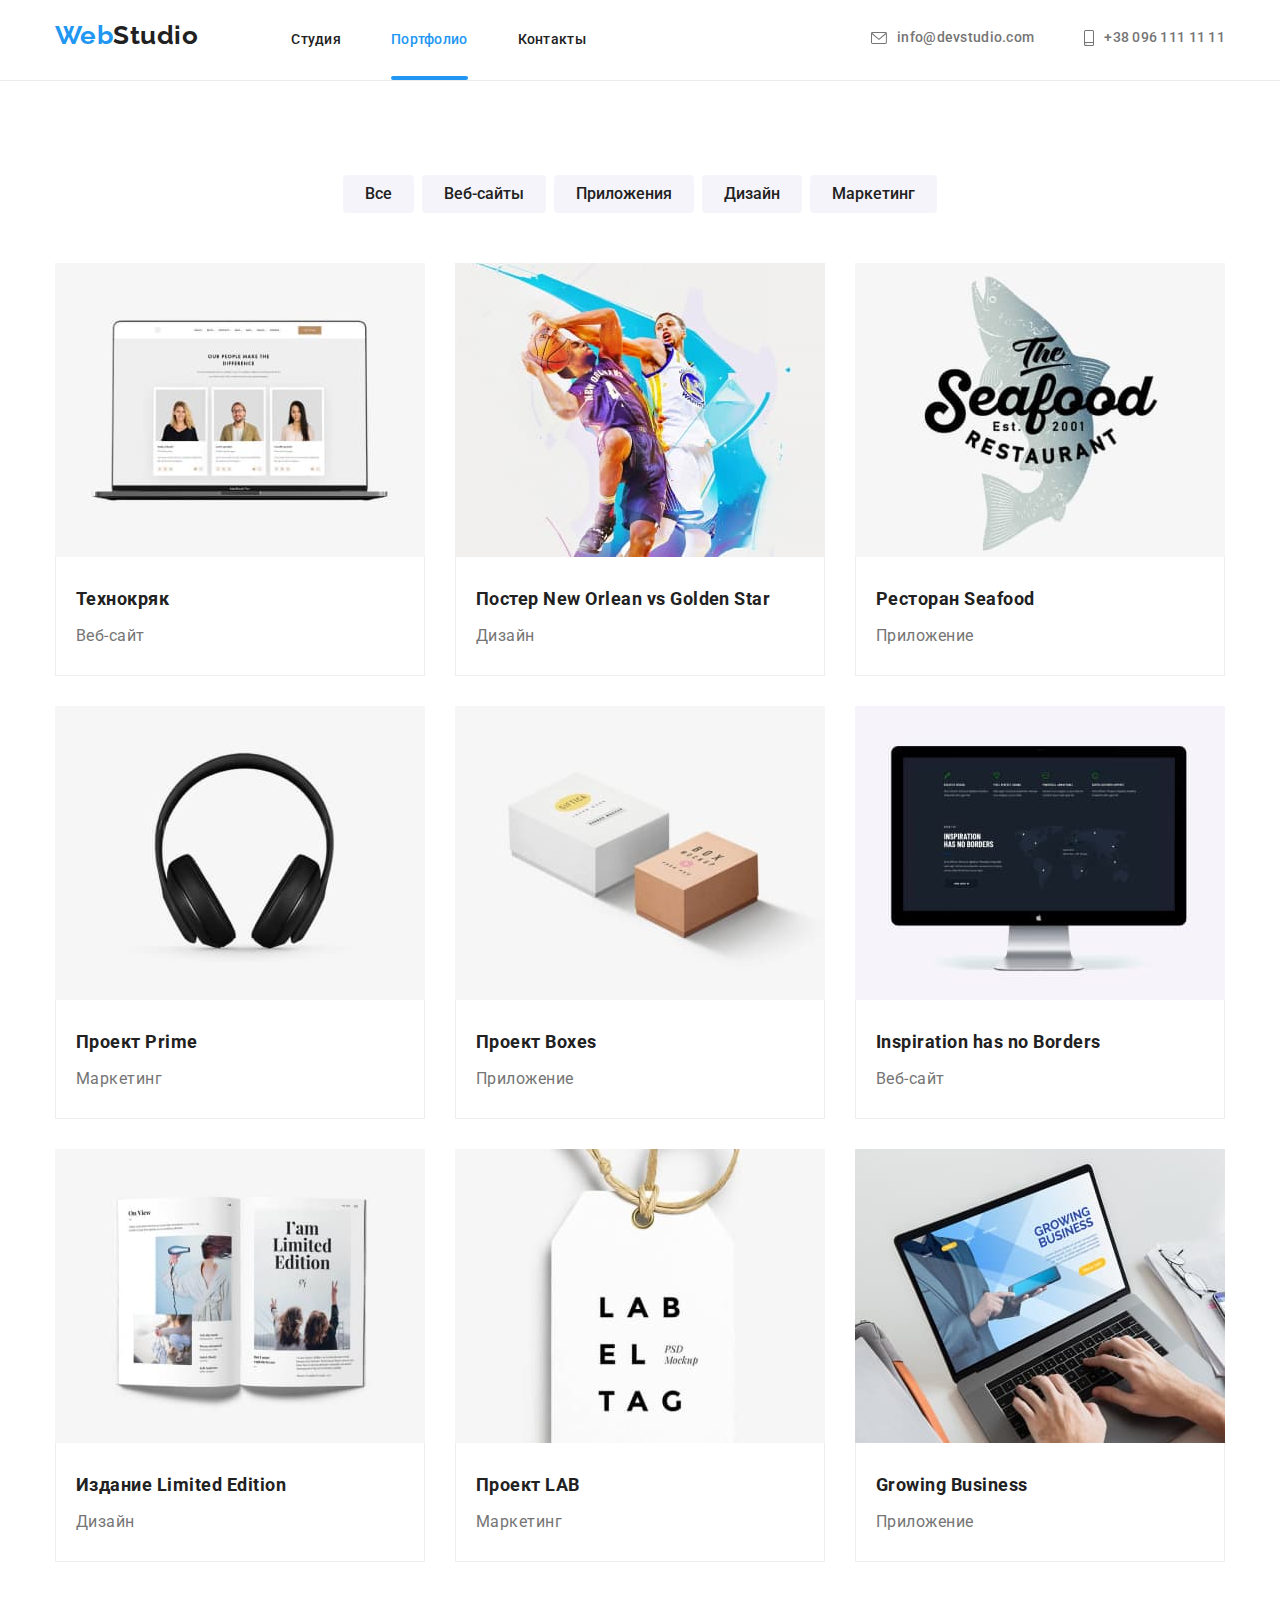
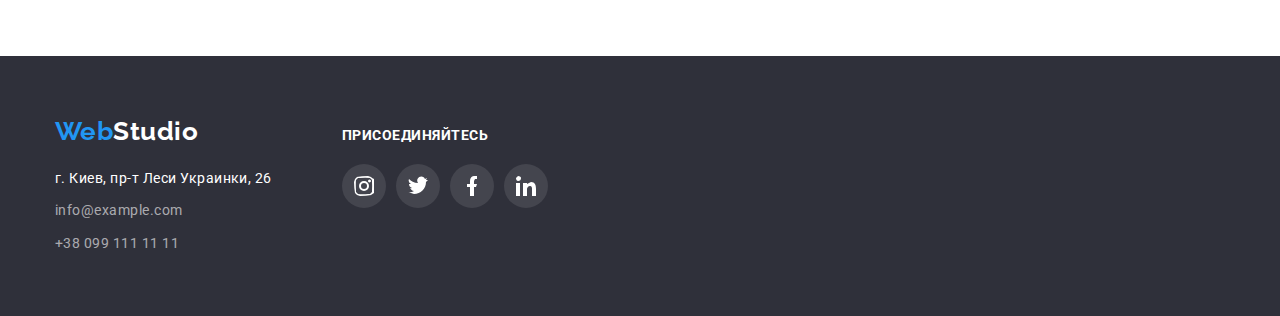
==== portfolio.html @ a10d7347 "start" ====
<!DOCTYPE html>
<html lang="ru">
  <head>
    <meta charset="UTF-8" />
    <meta http-equiv="X-UA-Compatible" content="IE=edge" />
    <meta name="viewport" content="width=device-width, initial-scale=1.0" />
    <title>Document</title>
    <link
      href="https://fonts.googleapis.com/css2?family=Raleway:wght@700&family=Roboto:wght@400;500;700;900&display=swap"
      rel="stylesheet"
    />
    <link
      rel="stylesheet"
      href="https://cdnjs.cloudflare.com/ajax/libs/modern-normalize/1.1.0/modern-normalize.min.css"
    />
    <link rel="stylesheet" href="./css/styles.css" />
  </head>
  <body class="page-body">
    <header class="page-header">
      <div class="container box">
        <nav class="box">
          <a class="header-logo" href=""><span class="logo-blue">Web</span>Studio</a>
          <ul class="header-nav-list box">
            <li class="header-nav-list-item">
              <a href="./index.html" class="nav-link">Студия</a>
            </li>
            <li class="header-nav-list-item">
              <a href="./portfolio.html" class="nav-link-current">Портфолио</a>
            </li>
            <li class="header-nav-list-item"><a href="" class="nav-link">Контакты</a></li>
          </ul>
        </nav>
        <ul class="header-list">
          <li class="header-list-item">
            <a class="header-contact" href="mailto:info@devstudio.com">
              <svg class="header-contact-envelope">
                <use class="" href="./images/symbol-defs.svg#icon-envelope"></use></svg
              >info@devstudio.com</a
            >
          </li>
          <li class="header-list-item">
            <a class="header-contact" href="tel:+380961111111">
              <svg class="header-contact-smartphone">
                <use class="" href="./images/symbol-defs.svg#icon-smartphone"></use></svg
              >+38 096 111 11 11</a
            >
          </li>
        </ul>
      </div>
    </header>
    <main>
      <section class="section">
        <div class="container">
          <ul class="portfolio-buttons-list">
            <li class="portfolio-buttons-item">
              <button type="button" class="button-portfolio">Все</button>
            </li>
            <li class="portfolio-buttons-item">
              <button type="button" class="button-portfolio">Веб-сайты</button>
            </li>
            <li class="portfolio-buttons-item">
              <button type="button" class="button-portfolio">Приложения</button>
            </li>
            <li class="portfolio-buttons-item">
              <button type="button" class="button-portfolio">Дизайн</button>
            </li>
            <li class="portfolio-buttons-item">
              <button type="button" class="button-portfolio">Маркетинг</button>
            </li>
          </ul>
          <ul class="portfolio-list">
            <li class="portfolio-list-item">
              <a class="portfolio-link" href="">
                <div class="portfolio-link-img">
                  <p class="portfolio-link-overlay">
                    Ресурс предлагает комплексные предложения с разным уровнем функционала и
                    сервисов. Все это позволит посетителю получить исчерпывающие сведения о компании
                    или частном лице.
                  </p>
                  <img src="./images/projects/techcrack.jpg" alt="project1" />
                </div>
                <div class="portfolio-list-border-box">
                  <h3 class="portfolio-title">Технокряк</h3>
                  <p class="portfolio-text">Веб-сайт</p>
                </div>
              </a>
            </li>
            <li class="portfolio-list-item">
              <a class="portfolio-link" href="">
                <div class="portfolio-link-img">
                  <p class="portfolio-link-overlay">
                    Ресурс предлагает комплексные предложения с разным уровнем функционала и
                    сервисов. Все это позволит посетителю получить исчерпывающие сведения о компании
                    или частном лице.
                  </p>
                  <img
                    src="./images/projects/new-orlean-vs-golden-star.jpg"
                    alt="project2"
                    width="370"
                  />
                </div>
                <div class="portfolio-list-border-box">
                  <h3 class="portfolio-title">Постер New Orlean vs Golden Star</h3>
                  <p class="portfolio-text">Дизайн</p>
                </div>
              </a>
            </li>
            <li class="portfolio-list-item">
              <a class="portfolio-link" href="">
                <div class="portfolio-link-img">
                  <p class="portfolio-link-overlay">
                    Ресурс предлагает комплексные предложения с разным уровнем функционала и
                    сервисов. Все это позволит посетителю получить исчерпывающие сведения о компании
                    или частном лице.
                  </p>
                  <img src="./images/projects/seafood.jpg" alt="project3" width="370" />
                </div>
                <div class="portfolio-list-border-box">
                  <h3 class="portfolio-title">Ресторан Seafood</h3>
                  <p class="portfolio-text">Приложение</p>
                </div>
              </a>
            </li>
            <li class="portfolio-list-item">
              <a class="portfolio-link" href="">
                <div class="portfolio-link-img">
                  <p class="portfolio-link-overlay">
                    Ресурс предлагает комплексные предложения с разным уровнем функционала и
                    сервисов. Все это позволит посетителю получить исчерпывающие сведения о компании
                    или частном лице.
                  </p>
                  <img src="./images/projects/prime.jpg" alt="project4" width="370" />
                </div>
                <div class="portfolio-list-border-box">
                  <h3 class="portfolio-title">Проект Prime</h3>
                  <p class="portfolio-text">Маркетинг</p>
                </div>
              </a>
            </li>
            <li class="portfolio-list-item">
              <a class="portfolio-link" href="">
                <div class="portfolio-link-img">
                  <p class="portfolio-link-overlay">
                    Ресурс предлагает комплексные предложения с разным уровнем функционала и
                    сервисов. Все это позволит посетителю получить исчерпывающие сведения о компании
                    или частном лице.
                  </p>
                  <img src="./images/projects/boxes.jpg" alt="project5" width="370" />
                </div>
                <div class="portfolio-list-border-box">
                  <h3 class="portfolio-title">Проект Boxes</h3>
                  <p class="portfolio-text">Приложение</p>
                </div>
              </a>
            </li>
            <li class="portfolio-list-item">
              <a class="portfolio-link" href="">
                <div class="portfolio-link-img">
                  <p class="portfolio-link-overlay">
                    Ресурс предлагает комплексные предложения с разным уровнем функционала и
                    сервисов. Все это позволит посетителю получить исчерпывающие сведения о компании
                    или частном лице.
                  </p>
                  <img
                    src="./images/projects/inspiration-has-no-borders.jpg"
                    alt="project6"
                    width="370"
                  />
                </div>
                <div class="portfolio-list-border-box">
                  <h3 class="portfolio-title">Inspiration has no Borders</h3>
                  <p class="portfolio-text">Веб-сайт</p>
                </div>
              </a>
            </li>
            <li class="portfolio-list-item">
              <a class="portfolio-link" href="">
                <div class="portfolio-link-img">
                  <p class="portfolio-link-overlay">
                    Ресурс предлагает комплексные предложения с разным уровнем функционала и
                    сервисов. Все это позволит посетителю получить исчерпывающие сведения о компании
                    или частном лице.
                  </p>
                  <img src="./images/projects/limited-edition.jpg" alt="project7" width="370" />
                </div>
                <div class="portfolio-list-border-box">
                  <h3 class="portfolio-title">Издание Limited Edition</h3>
                  <p class="portfolio-text">Дизайн</p>
                </div>
              </a>
            </li>
            <li class="portfolio-list-item">
              <a class="portfolio-link" href="">
                <div class="portfolio-link-img">
                  <p class="portfolio-link-overlay">
                    Ресурс предлагает комплексные предложения с разным уровнем функционала и
                    сервисов. Все это позволит посетителю получить исчерпывающие сведения о компании
                    или частном лице.
                  </p>
                  <img src="./images/projects/lab.jpg" alt="project8" width="370" />
                </div>
                <div class="portfolio-list-border-box">
                  <h3 class="portfolio-title">Проект LAB</h3>
                  <p class="portfolio-text">Маркетинг</p>
                </div>
              </a>
            </li>
            <li class="portfolio-list-item">
              <a class="portfolio-link" href="">
                <div class="portfolio-link-img">
                  <p class="portfolio-link-overlay">
                    Ресурс предлагает комплексные предложения с разным уровнем функционала и
                    сервисов. Все это позволит посетителю получить исчерпывающие сведения о компании
                    или частном лице.
                  </p>
                  <img src="./images/projects/growing-busines.jpg" alt="project9" width="370" />
                </div>
                <div class="portfolio-list-border-box">
                  <h3 class="portfolio-title">Growing Business</h3>
                  <p class="portfolio-text">Приложение</p>
                </div>
              </a>
            </li>
          </ul>
        </div>
      </section>
    </main>
    <footer class="footer">
      <div class="container box">
        <div>
          <a class="footer-logo" href=""><span class="logo-blue">Web</span>Studio</a>
          <address class="footer-adress">
            <p>г. Киев, пр-т Леси Украинки, 26</p>
            <ul class="footer-list">
              <li class="footer-list-item">
                <a href="mailto:info@example.com" class="footer-adress-contact">info@example.com</a>
              </li>
              <li class="footer-list-item">
                <a href="tel:+380991111111" class="footer-adress-contact">+38 099 111 11 11</a>
              </li>
            </ul>
          </address>
        </div>
        <div class="footer-join-box">
          <p class="footer-join-text">Присоединяйтесь</p>
          <ul class="join-list">
            <li class="join-list-item">
              <a class="join-link" href="">
                <svg width="20" heigth="20">
                  <use class="" href="./images/symbol-defs.svg#icon-instagram"></use>
                </svg>
              </a>
            </li>
            <li class="join-list-item">
              <a class="join-link" href="">
                <svg width="20" heigth="20">
                  <use class="" href="./images/symbol-defs.svg#icon-twitter"></use>
                </svg>
              </a>
            </li>
            <li class="join-list-item">
              <a class="join-link" href="">
                <svg width="20" heigth="20">
                  <use class="" href="./images/symbol-defs.svg#icon-facebook"></use>
                </svg>
              </a>
            </li>
            <li class="join-list-item">
              <a class="join-link" href="">
                <svg width="20" heigth="20">
                  <use class="" href="./images/symbol-defs.svg#icon-linkedin"></use>
                </svg>
              </a>
            </li>
          </ul>
        </div>
      </div>
    </footer>
  </body>
</html>
---- css/styles.css ----
:root{
    --primary-text-color: #212121;
    --secondary-text-color: #757575;
    --accent-color: #2196F3;
    --negative-color: #fff;
    --dark-background: #2F303A;
    --footer-opacity: rgba(255, 255, 255, 0.6);
    --light-background: #f5f4fa;
    --svg-icon: #AFB1B8;
}

/* global */

h1,
h2,
h3,
p{
    margin: 0;
}

ul,
li {
    margin: 0;
    padding: 0;
    list-style: none;
}

button {
    cursor: pointer;
}

img{
    display: block;
    max-width: 100%;
    height: auto;
}

body {
    font-family: Roboto, sans-serif;
    letter-spacing: 0.03em;
      
    background-color: var(--negative-color);
    color: var(--primary-text-color);
}

.container{
    margin: 0 auto;
    width: 1200px;
    padding: 0 15px;
}

.box{
    display: flex;
    align-items: baseline;
}

.section{
    padding-top: 94px;
    padding-bottom: 94px;
}

/* header */

.page-header{
    border-bottom: 1px solid #ececec;
}

.header-list {
    display: flex;
}

.header-logo{
    display: flex;
    align-items: center;
}

.header-logo,
.footer-logo {
    font-family: 'Raleway';
    font-weight: 700;
    font-size: 26px;
    line-height: 1.19;
    color: var(--primary-text-color);
    text-decoration: none;    
}

.logo-blue {
    color: var(--accent-color);
}

.header-nav-list {
    margin-left: 93px;
}

.nav-link,
.nav-link-current {
    display: block;
    padding-top: 32px;
    padding-bottom: 32px;

    font-weight: 500;
    font-size: 14px;
    line-height: 1.14;
    letter-spacing: 0.02em;
    color: var(--primary-text-color);
    text-decoration: none;

    transition-property: color;
    transition-duration: 250ms;
    transition-timing-function: cubic-bezier(0.4, 0, 0.2, 1);
}

.nav-link-current{
    position: relative;
    
}

.nav-link-current::after{
    position: absolute;
    bottom: 0;
    left: 0;
    content: "";
    width: 100%;
    background-color: currentColor;
    border: 2px solid currentColor;
    border-radius: 4px;
}

.header-list{   
    margin-left: auto;
}

.header-list-item{
    display: flex;
}

.header-list-item:not(:first-child),
.header-nav-list-item:not(:first-child){
    margin-left: 50px;
}

.header-contact {
    display: flex;
    align-items: center;

    font-weight: 500;
    font-size: 14px;
    line-height: 1.14;
    letter-spacing: 0.02em;
    color: var(--secondary-text-color);
    text-decoration: none;
    transition-property: color;
    transition-duration: 250ms;
    transition-timing-function: cubic-bezier(0.4, 0, 0.2, 1);
}

.header-contact-envelope{
    margin-right: 10px;
    fill: currentColor;
    width: 16px;
    height: 12px;
}

.header-contact-smartphone{
    margin-right: 10px;
    fill: currentColor;
    width: 10px;
    height: 16px;
}

.nav-link:hover, 
.nav-link:focus,
.header-contact:hover,
.header-contact:focus,
.header-list-item:hover,
.nav-link-current{
    color: var(--accent-color);
}

/*hero*/

.hero{
    max-width: 1600px;
    height: 600px;
    margin-left: auto;
    margin-right: auto;
    background-image: linear-gradient(to right, rgba(47, 48, 58, 0.4),
                                                rgba(47, 48, 58, 0.4)),
                                url(../images/hero/background-hero.jpg);
    background-size: cover;
    background-position: center;
    padding-top: 200px;
    padding-bottom: 200px;
    text-align: center;

    background-color: var(--dark-background);
}

.hero-title{
    margin: auto;
    max-width: 696px;

    font-weight: 900;
    font-size: 44px;
    line-height: 1.36;
    letter-spacing: 0.06em;
    text-transform: uppercase;
    color: var(--negative-color)
}

.button-studio{
    padding: 10px 32px;
    margin-top: 30px;
    border-radius: 4px;
    border-color: var(--accent-color);

    font-weight: 700;
    font-size: 16px;
    line-height: 1.87;
    letter-spacing: 0.06em;
    color: var(--negative-color);
    background-color: var(--accent-color);
    transition-property: background-color, border-color;
    transition-duration: 250ms;
    transition-timing-function: cubic-bezier(0.4, 0, 0.2, 1);
}

.button-studio:hover,
.button-studio:focus{
    background-color: #188CE8;
    border-color: #188CE8;
}

/* section лозунги */

.features-section{
    padding-bottom: 0;
}

.features-list{
    display: flex;
}

.features-list-item{
    max-width: 270px;
}

.features-svg-item {
    display: flex;
    align-items: center;
    justify-content: center;
    width: 270px;
    height: 120px;

    background-color: var(--light-background);
}

.features-svg-icon {
    width: 70px;
    height: 70px;
}

.features-title{
    margin-top: 30px;
}

.features-list-item:not(:first-child),
.features-svg-item:not(:first-child){
    margin-left: 30px;
}

.features-title{
    font-weight: 700;
    font-size: 14px;
    line-height: 1.2;
    text-transform: uppercase;
}

.features-text{
    margin-top: 10px;
    
    font-size: 14px;
    line-height: 1.71;
    color: var(--secondary-text-color);
}

/* section зайняття */

.work-list{
    display: flex;
}

.work-list,
.team-list{
    margin-top: 50px;
}

.work-title,
.team-title,
.clients-title{
    text-align: center;

    font-weight: 700;
    font-size: 36px;
    line-height: 1.16;
}

.work-list-item:not(:first-child){
    margin-left: 30px;
}

.work-list-img{
    position: relative;
    display: flex;
}

.work-list-text{
    display: flex;
    justify-content: center;
    align-items: center;
    
    /* padding-top: 27px; */
    /* text-align: center; */
    position: absolute;
    left: 0;
    bottom: 0;
    width: 100%;
    height: 70px;


    font-weight: 700;
    font-size: 14px;
    line-height: 1.14;
    color: var(--negative-color);
    text-transform: uppercase;

    background-color: rgba(47, 48, 58, 0.8);;
}


/* section команда */

.team-section{
    background-color: var(--light-background) ;
}


.team-list{
    display: flex;
}

.team-member{
    width: 270px;
    margin-left: 30px;

    box-shadow: 0px 1px 3px rgba(0, 0, 0, 0.12),
                0px 1px 1px rgba(0, 0, 0, 0.14),
                0px 2px 1px rgba(0, 0, 0, 0.2);
    border-radius: 0px 0px 4px 4px;
    background-color: var(--negative-color);
}

.team-member:nth-child(4n+1){
    margin-left: 0px;
}

.team-member-box{
    text-align: center;
    padding-top: 30px;
    padding-bottom: 30px;
}

.team-member-name{
    font-weight: 500;
    font-size: 16px;
    line-height: 1.18;
}

.team-position{
    margin-top: 10px;

    font-size: 16px;
    line-height: 1.18;
    color: var(--secondary-text-color);
}

.team-contact-list{
    display: flex;
    justify-content: center;
    margin-top: 16px;
}

.contact-list-item:not(:first-child){
    margin-left: 10px;
}

.contact-link {
    display: flex;
    justify-content: center;
    align-items: center;
    width: 44px;
    height: 44px;
    border-radius: 50%;
    fill: var(--svg-icon);
    transition-property: background, fill;
    transition-duration: 250ms;
    transition-timing-function: cubic-bezier(0.4, 0, 0.2, 1);
}


.contact-link svg{
    color: currentColor;
}

.contact-link:hover,
.contact-link:focus{
    fill: var(--negative-color);
    background: var(--accent-color);
}

/* clients */

.client-list{
    display: flex;
    margin-top: 50px;
}

.client-list-item{
    width: 170px;
    height: 92px;
}

.client-list-item:not(:first-child){
    margin-left: 30px;
}

.client-link{
    display: flex;
    justify-content: center;
    align-items: center;
    width: 170px;
    height: 92px;
    
    border: 1px solid var(--svg-icon);
    border-radius: 4px;

    color: var(--svg-icon);

    transition-property: border-color, color;
    transition-duration: 250ms;
    transition-timing-function: cubic-bezier(0.4, 0, 0.2, 1);
}

.client-link svg {
    fill: currentColor;
}

.client-link:hover,
.client-link:focus{
    border-color: var(--accent-color);
    color: var(--accent-color);
}

/* portfolio */

.portfolio-buttons-list{
    display: flex;
    justify-content: center;
}

.button-portfolio {
    padding: 6px 22px;
    border: transparent;
    border-radius: 4px;
    
    font-weight: 500;
    font-size: 16px;
    line-height: 1.62;
    color: var(--primary-text-color);
    background-color: var(--light-background);

    transition-property: box-shadow, color, background-color;
    transition-duration: 250ms;
    transition-timing-function: cubic-bezier(0.4, 0, 0.2, 1);
}

.button-portfolio:hover,
.button-portfolio:focus {
    box-shadow: 0px 3px 1px rgba(0, 0, 0, 0.1),
                0px 1px 2px rgba(0, 0, 0, 0.08),
                0px 2px 2px rgba(0, 0, 0, 0.12);
    color: var(--negative-color);
    background-color: var(--accent-color);
}

.portfolio-buttons-item:not(:first-child){
    margin-left: 8px;
}

.portfolio-list{
    display: flex;
    flex-wrap: wrap;
    margin-top: 50px;
}

.portfolio-list-item{
    max-width: 370px;
    margin-left: 30px;
    margin-top: 30px;
}

.portfolio-list-item:nth-child(3n+1){
    margin-left: 0px;
}

.portfolio-list-item:nth-child(-n + 3){
    margin-top: 0px;
}
.portfolio-list-border-box{
    padding: 24px 20px;
    border: 1px solid #EEEEEE;
    border-top: transparent;
}

.portfolio-link {
    display: block;
    text-decoration-line: none;

    transition-property: box-shadow;
    transition-duration: 250ms;
}

.portfolio-link-img {
    position: relative;
    overflow: hidden;
}

.portfolio-link-overlay{
    position: absolute;
    width: 100%;
    height: 101%;
    padding: 63px 24px;

    font-size: 18px;
    line-height: 1.55;
    color: var(--negative-color);
    background-color: rgba(33, 150, 243, 0.9);

    transform: translateY(100%);
    transition-property: transform;
    transition-duration: 250ms;
    transition-timing-function: cubic-bezier(0.4, 0, 0.2, 1);
}

.portfolio-link:hover .portfolio-link-overlay,
.portfolio-link:focus .portfolio-link-overlay{
    transform: translateY(0%);
}

.portfolio-link:hover,
.portfolio-link:focus {
    box-shadow: 0px 1px 1px rgba(0, 0, 0, 0.12),
                0px 4px 4px rgba(0, 0, 0, 0.06),
                1px 4px 6px rgba(0, 0, 0, 0.16);
}

.portfolio-title{
    font-weight: 700;
    font-size: 18px;
    line-height: 2;
    color: var(--primary-text-color);
}

.portfolio-text{
    margin-top: 4px;

    font-size: 16px;
    line-height: 1.87;
    color: var(--secondary-text-color);
}

/* footer */

.footer{
    padding: 60px 0;
    background-color: var(--dark-background);
}

.footer-box{
    align-items: baseline;  
}

.footer-logo{
    display: block;

    color: var(--negative-color);
    text-decoration: none;
}

.footer-adress{
    margin-top: 20px;

    font-size: 14px;
    line-height: 1.71;
    font-style: normal;
    color: var(--negative-color);

}

.footer-list{
    margin-top: 9px;
}

.footer-list-item{
    display: block;
}

.footer-list-item:not(:first-child){
    margin-top: 9px;
}

.footer-adress-contact{
    color: var(--footer-opacity);
    text-decoration: none;
    font-style: normal;

    transition-property: color;
    transition-duration: 250ms;
    transition-timing-function: cubic-bezier(0.4, 0, 0.2, 1);
}

.footer-adress-contact:hover,
.footer-adress-contact:active {
    color: var(--accent-color)
}

.footer-join-box{
    margin-left: 70px;
}

.footer-join-text{
    font-weight: 700;
    font-size: 14px;
    line-height: 1.14;
    text-transform: uppercase;

    color: var(--negative-color);
}

.join-list{
    margin-top: 20px;
    display: flex;
}

.join-list-item:not(:first-child){
    margin-left: 10px;
}

.join-link{
    display: flex;
    justify-content: center;
    align-items: center;
    width: 44px;
    height: 44px;
    border-radius: 50%;

    background-color: rgba(255, 255, 255, 10%);
    transition-property: background-color ;
    transition-duration: 250ms;
    transition-timing-function: cubic-bezier(0.4, 0, 0.2, 1);
}

.join-link:hover,
.join-link:focus{
    background-color: var(--accent-color);
}

.join-link svg{
    fill: var(--negative-color);
}

/* Backdrop */

.backdrop {
    position: fixed;
    top: 0;
    left: 0;
    width: 100%;
    height: 100%;
    background-color: rgba(0, 0, 0, 0.5);

    opacity: 1;
    transition-property: opacity, visibility;
    transition-duration: 250ms;
    transition-timing-function: cubic-bezier(0.4, 0, 0.2, 1);    
}

.backdrop.is-hidden {
    visibility: hidden;
    pointer-events: none;
    opacity: 0;
}

.backdrop.is-hidden .modal{
    transform: translate(-50%, -50%) scale(1.3);
}

.modal {
    position: absolute;
    top: 50%;
    left: 50%;
    transform: translate(-50%, -50%) scale(1);
    min-width: 528px;
    min-height: 581px;

    background-color: var(--negative-color);
    transition: transform 250ms cubic-bezier(0.4, 0, 0.2, 1);
}

.modal-close-button {
    position: absolute;
    right: 8px;
    top: 8px;
    display: flex;
    justify-content: center;
    align-items: center;
    width: 30px;
    height: 30px;

    border-radius: 50%;
    border: 1px solid rgba(0, 0, 0, 0.1);
    background: var(--negative-color);
    transition: box-shadow 250ms cubic-bezier(0.4, 0, 0.2, 1);
}

.modal-close-button:hover {
    fill: var(--accent-color);
}
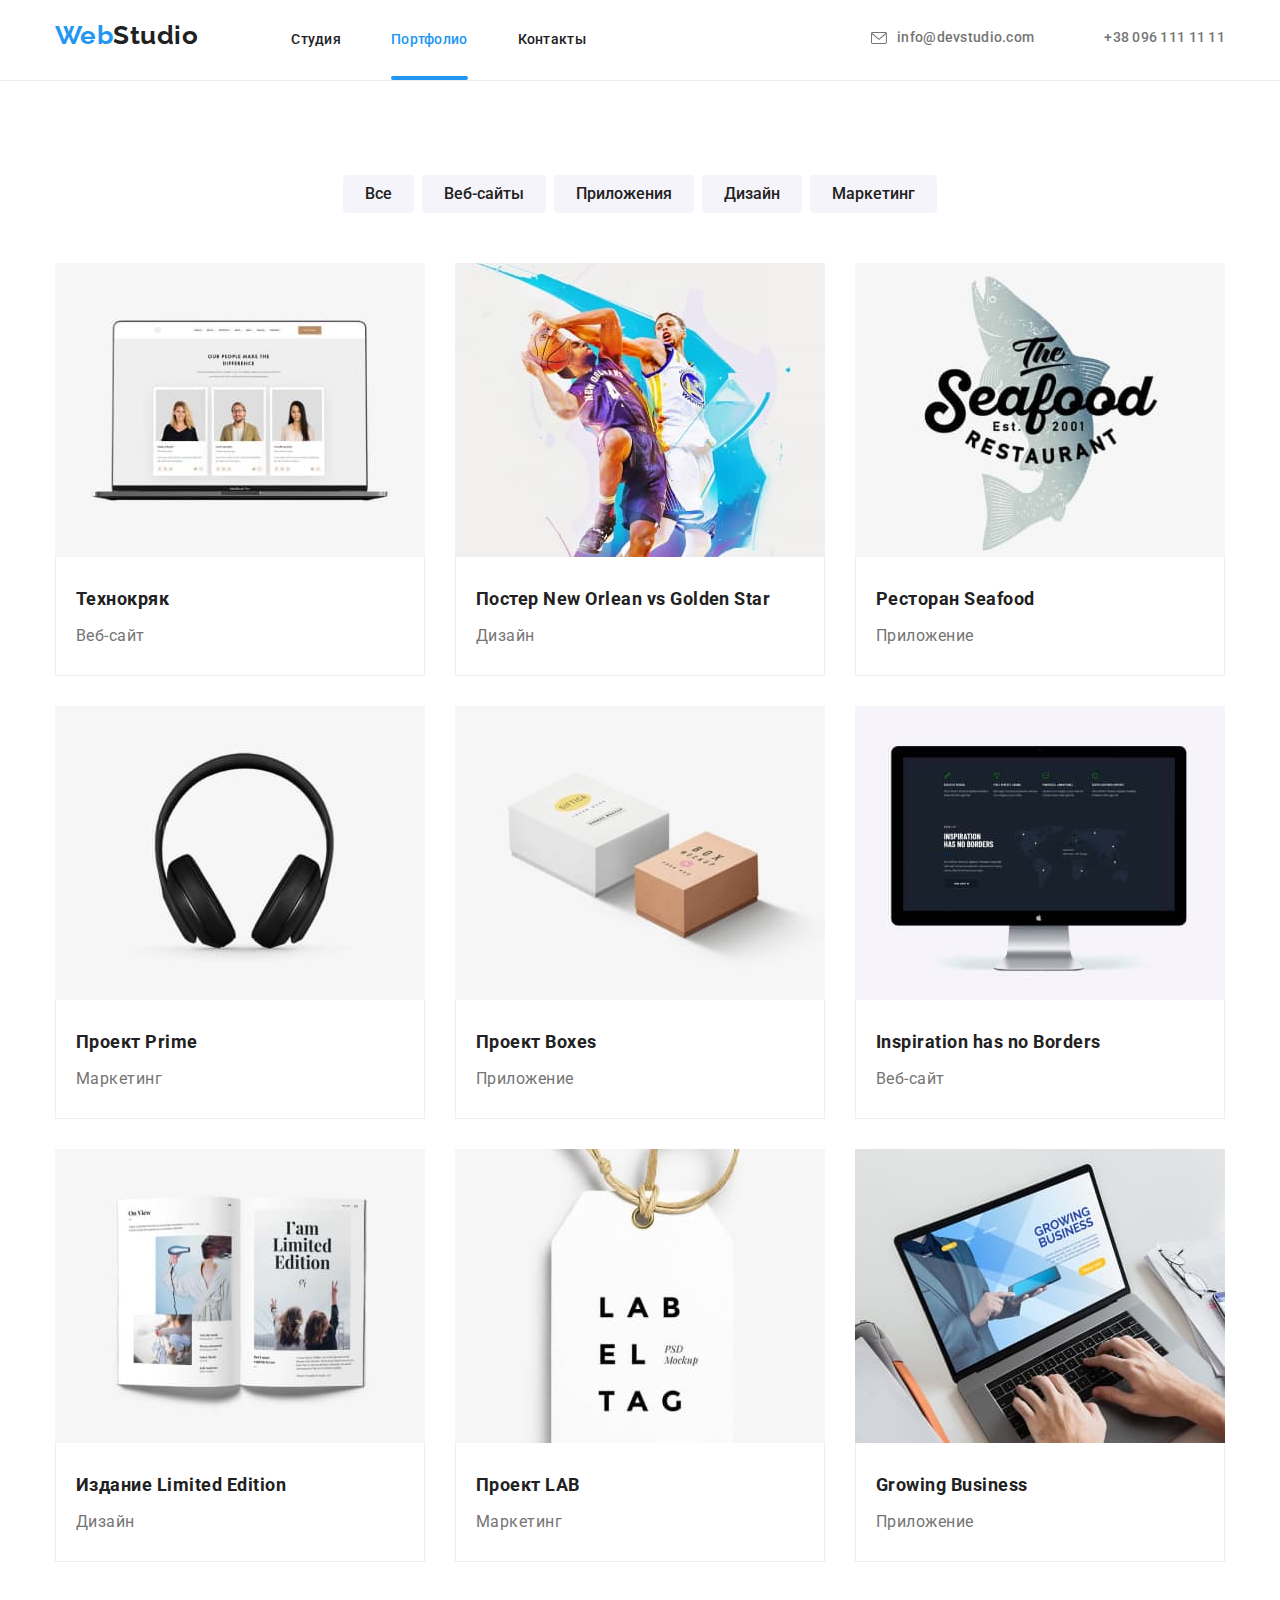
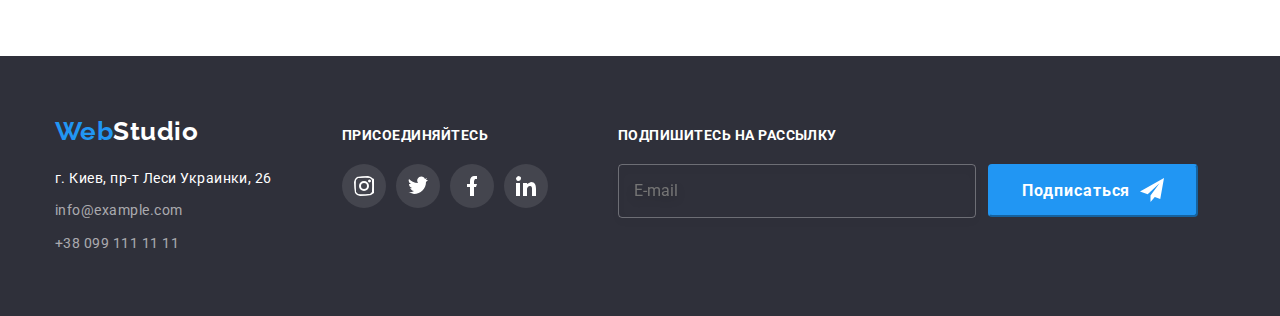
==== commit c4fbcae7: "check" ====
--- a/portfolio.html
+++ b/portfolio.html
@@ -246,33 +246,45 @@
           <ul class="join-list">
             <li class="join-list-item">
               <a class="join-link" href="">
-                <svg width="20" heigth="20">
+                <svg width="20" height="20">
                   <use class="" href="./images/symbol-defs.svg#icon-instagram"></use>
                 </svg>
               </a>
             </li>
             <li class="join-list-item">
               <a class="join-link" href="">
-                <svg width="20" heigth="20">
+                <svg width="20" height="20">
                   <use class="" href="./images/symbol-defs.svg#icon-twitter"></use>
                 </svg>
               </a>
             </li>
             <li class="join-list-item">
               <a class="join-link" href="">
-                <svg width="20" heigth="20">
+                <svg width="20" height="20">
                   <use class="" href="./images/symbol-defs.svg#icon-facebook"></use>
                 </svg>
               </a>
             </li>
             <li class="join-list-item">
               <a class="join-link" href="">
-                <svg width="20" heigth="20">
+                <svg width="20" height="20">
                   <use class="" href="./images/symbol-defs.svg#icon-linkedin"></use>
                 </svg>
               </a>
             </li>
           </ul>
+        </div>
+        <div class="footer-join-box">
+          <p class="footer-join-text">Подпишитесь на рассылку</p>
+          <form class="box">
+            <input class="input-footer" type="email" name="mail" placeholder="E-mail" />
+            <button class="button-mailing" type="submit" id="mail">
+              Подписаться
+              <svg width="24" height="24">
+                <use href="./images/symbol-defs.svg#icon-send"></use>
+              </svg>
+            </button>
+          </form>
         </div>
       </div>
     </footer>
--- a/css/styles.css
+++ b/css/styles.css
@@ -149,9 +149,7 @@
     letter-spacing: 0.02em;
     color: var(--secondary-text-color);
     text-decoration: none;
-    transition-property: color;
-    transition-duration: 250ms;
-    transition-timing-function: cubic-bezier(0.4, 0, 0.2, 1);
+    transition: color 250ms cubic-bezier(0.4, 0, 0.2, 1);
 }
 
 .header-contact-envelope{
@@ -547,9 +545,7 @@
     background-color: rgba(33, 150, 243, 0.9);
 
     transform: translateY(100%);
-    transition-property: transform;
-    transition-duration: 250ms;
-    transition-timing-function: cubic-bezier(0.4, 0, 0.2, 1);
+    transition: transform 250ms cubic-bezier(0.4, 0, 0.2, 1);
 }
 
 .portfolio-link:hover .portfolio-link-overlay,
@@ -623,10 +619,7 @@
     color: var(--footer-opacity);
     text-decoration: none;
     font-style: normal;
-
-    transition-property: color;
-    transition-duration: 250ms;
-    transition-timing-function: cubic-bezier(0.4, 0, 0.2, 1);
+    transition: color 250ms cubic-bezier(0.4, 0, 0.2, 1);
 }
 
 .footer-adress-contact:hover,
@@ -665,9 +658,7 @@
     border-radius: 50%;
 
     background-color: rgba(255, 255, 255, 10%);
-    transition-property: background-color ;
-    transition-duration: 250ms;
-    transition-timing-function: cubic-bezier(0.4, 0, 0.2, 1);
+    transition: background-color 250ms cubic-bezier(0.4, 0, 0.2, 1);
 }
 
 .join-link:hover,
@@ -677,6 +668,62 @@
 
 .join-link svg{
     fill: var(--negative-color);
+}
+
+.footer-join-box .box{
+    margin-top: 20px;
+}
+
+.input-footer{
+    min-width: 358px;
+    color: rgba(255, 255, 255, 0.6);
+    padding: 16px 15px;
+    font-size: 16px;
+    line-height: 1.25;
+
+
+    background: none;
+    border: 1px solid rgba(255, 255, 255, 0.3);
+    filter: drop-shadow(0px 4px 4px rgba(0, 0, 0, 0.15));
+    border-radius: 4px;
+    transition: border-color 250ms cubic-bezier(0.4, 0, 0.2, 1);
+}
+
+.input-footer:hover,
+.input-footer:focus{
+    border-color: var(--accent-color);
+}
+
+.button-mailing {
+    margin-left: 12px;
+    display: flex;
+    align-items: center;
+    justify-content: center;
+    padding: 10px 32px;
+    border-radius: 4px;
+    border-color: var(--accent-color);
+
+    font-weight: 700;
+    font-size: 16px;
+    line-height: 1.87;
+    letter-spacing: 0.06em;
+    color: var(--negative-color);
+    background-color: var(--accent-color);
+    transition-property: background-color, border-color;
+    transition-duration: 250ms;
+    transition-timing-function: cubic-bezier(0.4, 0, 0.2, 1);
+}
+
+.button-mailing:hover,
+.button-mailing:focus {
+    background-color: #188CE8;
+    border-color: #188CE8;
+}
+
+
+.button-mailing svg {
+    fill: currentColor;
+    margin-left: 10px;
 }
 
 /* Backdrop */
@@ -712,9 +759,146 @@
     transform: translate(-50%, -50%) scale(1);
     min-width: 528px;
     min-height: 581px;
+    box-shadow: 0px 1px 3px rgba(0, 0, 0, 0.12),
+                0px 1px 1px rgba(0, 0, 0, 0.14),
+                0px 2px 1px rgba(0, 0, 0, 0.2);
+    border-radius: 4px;
 
     background-color: var(--negative-color);
     transition: transform 250ms cubic-bezier(0.4, 0, 0.2, 1);
+}
+
+.modal p{
+    margin-top: 40px;
+
+    font-weight: 700;
+    font-size: 20px;
+    line-height: 1.15;
+    text-align: center;
+}
+
+.modal-form{
+    width: 448px;
+    margin: auto;
+    margin-top: 12px;
+    text-align: center;
+}
+/* 
+.modal-form button{
+    text-align: center;
+} */
+
+.form-field {
+    position: relative;
+}
+
+.form-field:not(:last-child){
+    text-align: left;
+    display: flex;
+    flex-direction: column;
+    margin-top: 28px;
+}
+
+.form-field:first-child{
+    margin-top: 30px;
+}
+
+.form-field:last-child{
+    margin-top: 20px;
+}
+
+.form-label,
+.form-feedback-label{
+    position: absolute;
+    top: -18px;
+    margin-bottom: 4px;
+    font-size: 12px;
+    line-height: 1.16;
+    letter-spacing: 0.01em;
+    
+    color: var(--secondary-text-color);
+}
+
+.form-field svg{
+    fill: var(--primary-text-color);
+    position: absolute;
+    top: 12px;
+    left: 12px;
+    transition: fill 250ms cubic-bezier(0.4, 0, 0.2, 1);
+}
+
+.form-field textarea{
+    resize: none;
+}
+
+.form-input,
+.form-feedback-textarea{
+    width: 100%;
+    padding: 12px;
+    padding-left: 40px; 
+    border: 1px solid rgba(33, 33, 33, 0.2);
+    border-radius: 4px;
+    transition: border-color 250ms cubic-bezier(0.4, 0, 0.2, 1);
+}
+
+/* .form-input:hover, */
+/* .form-feedback-textarea:hover,*/
+.form-input:focus,
+.form-feedback-textarea:focus,
+.form-input:not(:placeholder-shown),
+.form-feedback-textarea:not(:placeholder-shown){
+    border-color: var(--accent-color);
+}
+
+/* .form-input:hover+svg, */
+.form-input:focus+svg,
+.form-input:not(:placeholder-shown)+svg{
+    fill: var(--accent-color);
+}
+
+.form-feedback-textarea{
+    padding: 12px 16px;
+
+    font-size: 14px;
+    line-height: 16px;
+    letter-spacing: 0.01em;
+}
+
+.form-feedback-textarea::placeholder{  
+    color: rgba(117, 117, 117, 0.5);
+}
+
+.form-policy-input{
+    appearance: none;
+}
+
+.checkbox-icon{
+    position: absolute;
+    top: 4px;
+    left: 10px;
+    display: inline-block;
+    width: 15px;
+    height: 15px;
+    border: 2px solid var(--primary-text-color);
+    border-radius: 2px;
+}
+
+.form-policy-input:checked + .checkbox-icon{
+    border-color: var(--accent-color);
+    /* background-color: var(--accent-color); */
+    background-image: url(../images/check-mark.svg);
+}
+
+.form-policy-label{
+    margin-left: 15px;
+    font-size: 14px;
+    line-height: 1.71;
+    color: var(--secondary-text-color);
+}
+
+.form-policy-label a{
+    color: var(--accent-color);
+    text-decoration: underline;
 }
 
 .modal-close-button {
@@ -730,9 +914,14 @@
     border-radius: 50%;
     border: 1px solid rgba(0, 0, 0, 0.1);
     background: var(--negative-color);
-    transition: box-shadow 250ms cubic-bezier(0.4, 0, 0.2, 1);
-}
-
-.modal-close-button:hover {
-    fill: var(--accent-color);
-}+    transition: color 250ms cubic-bezier(0.4, 0, 0.2, 1);
+}
+
+.modal-close-button:hover{
+    color: var(--accent-color);
+}
+
+.modal-close-button svg{
+    fill: currentColor;
+}
+
